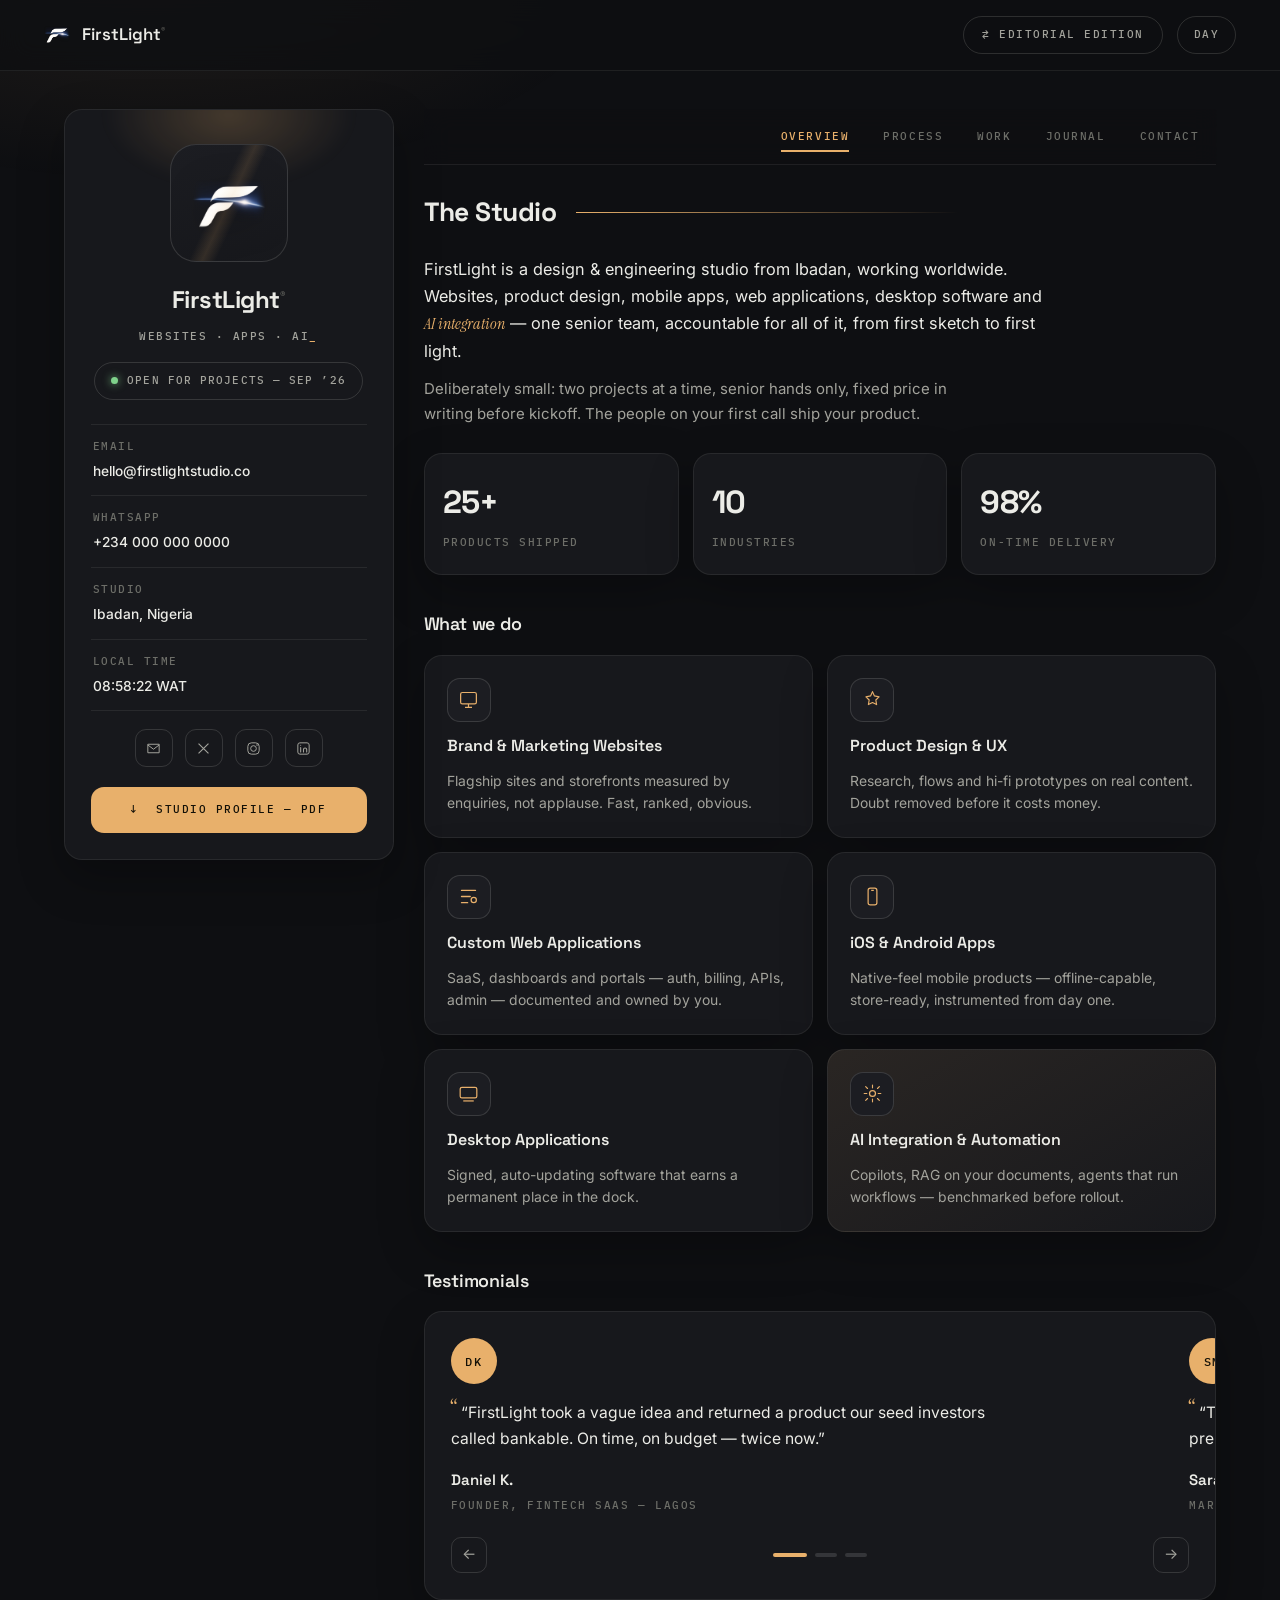
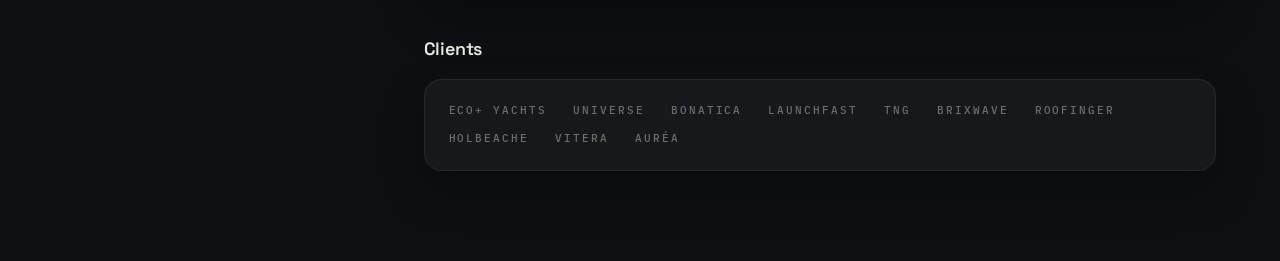
==== board.html @ 86abffaa "FirstLight Digital Studio — launch site (Editorial + Card editions) - index.html: Editorial edition " ====
<!DOCTYPE html>
<html lang="en" data-theme="night">
<head>
<meta charset="UTF-8">
<meta name="viewport" content="width=device-width, initial-scale=1.0">
<title>FirstLight® — Studio Card | Tabbed Edition</title>
<meta name="description" content="FirstLight Digital Studio — tabbed studio card. Overview, process, work, journal and contact in one dark, app-like board.">
<link rel="icon" type="image/png" href="assets/favicon.png">
<link rel="preconnect" href="https://fonts.googleapis.com">
<link rel="preconnect" href="https://fonts.gstatic.com" crossorigin>
<link href="https://fonts.googleapis.com/css2?family=Space+Grotesk:wght@500;600;700&family=Inter:wght@400;500;600&family=IBM+Plex+Mono:wght@400;500&family=Instrument+Serif:ital@1&display=swap" rel="stylesheet">
<link rel="stylesheet" href="board.css">
</head>
<body>

<!-- ================= TOP BAR ================= -->
<header class="topbar">
  <a class="tb-brand" href="board.html" aria-label="FirstLight studio card">
    <img src="assets/mark.png" alt="" class="tb-mark theme-img">
    <span>FirstLight<sup>®</sup></span>
  </a>
  <nav class="tb-right mono">
    <a class="tb-switch" href="index.html" title="Switch to the editorial scroll site">⇄ EDITORIAL EDITION</a>
    <button class="tb-theme" id="themeBtn" aria-label="Toggle day and night theme">DAY</button>
  </nav>
</header>

<main class="board" id="top">

  <!-- ================= SIDEBAR ================= -->
  <aside class="side card">
    <div class="side-glow" aria-hidden="true"></div>
    <div class="avatar">
      <img src="assets/mark.png" alt="FirstLight mark" class="theme-img">
    </div>
    <h1 class="side-name">FirstLight<sup>®</sup></h1>
    <p class="side-role mono"><span id="roleRot">Digital Studio</span></p>
    <span class="side-badge mono"><i></i>OPEN FOR PROJECTS — SEP ’26</span>

    <ul class="side-info">
      <li class="mono"><span>EMAIL</span><a href="mailto:hello@firstlightstudio.co">hello@firstlightstudio.co</a></li>
      <li class="mono"><span>WHATSAPP</span><a href="https://wa.me/2340000000000" target="_blank" rel="noopener">+234 000 000 0000</a></li>
      <li class="mono"><span>STUDIO</span><b>Ibadan, Nigeria</b></li>
      <li class="mono"><span>LOCAL TIME</span><b id="sideClock">--:--:-- WAT</b></li>
    </ul>

    <div class="side-socials" aria-label="Social links">
      <a href="mailto:hello@firstlightstudio.co" aria-label="Email" title="Email"><svg viewBox="0 0 24 24"><path d="M4 6h16v12H4z" fill="none" stroke="currentColor" stroke-width="1.4"/><path d="M4 7l8 6 8-6" fill="none" stroke="currentColor" stroke-width="1.4"/></svg></a>
      <a href="#" aria-label="X / Twitter" title="X / Twitter"><svg viewBox="0 0 24 24"><path d="M5 5l14 14M19 5L5 19" stroke="currentColor" stroke-width="1.6" fill="none"/></svg></a>
      <a href="#" aria-label="Instagram" title="Instagram"><svg viewBox="0 0 24 24"><rect x="4" y="4" width="16" height="16" rx="5" fill="none" stroke="currentColor" stroke-width="1.4"/><circle cx="12" cy="12" r="4" fill="none" stroke="currentColor" stroke-width="1.4"/><circle cx="17" cy="7" r="1.1" fill="currentColor"/></svg></a>
      <a href="#" aria-label="LinkedIn" title="LinkedIn"><svg viewBox="0 0 24 24"><rect x="4" y="4" width="16" height="16" rx="3" fill="none" stroke="currentColor" stroke-width="1.4"/><path d="M8 10.5V17M8 7.4v.1M12 17v-3.6c0-1.2 1-2.2 2.2-2.2S16.5 12.2 16.5 13.4V17" stroke="currentColor" stroke-width="1.5" fill="none" stroke-linecap="round"/></svg></a>
    </div>

    <a class="side-cv mono" href="assets/firstlight-profile.pdf" download>
      ↓&nbsp;&nbsp;STUDIO PROFILE — PDF
    </a>
  </aside>

  <!-- ================= PANELS ================= -->
  <div class="panel-wrap">
    <nav class="tabs mono" aria-label="Studio card tabs">
      <button class="tab on" data-tab="overview" aria-pressed="true">Overview</button>
      <button class="tab" data-tab="process" aria-pressed="false">Process</button>
      <button class="tab" data-tab="work" aria-pressed="false">Work</button>
      <button class="tab" data-tab="journal" aria-pressed="false">Journal</button>
      <button class="tab" data-tab="contact" aria-pressed="false">Contact</button>
    </nav>

    <!-- ============ OVERVIEW ============ -->
    <section class="panel on" id="p-overview">
      <div class="panel-head">
        <h2>The Studio</h2><span class="ph-rule"></span>
      </div>
      <p class="lead-txt">FirstLight is a design &amp; engineering studio from Ibadan, working worldwide.
        Websites, product design, mobile apps, web applications, desktop software and
        <em class="serif">AI integration</em> — one senior team, accountable for all of it,
        from first sketch to first light.</p>
      <p class="sub-txt">Deliberately small: two projects at a time, senior hands only, fixed price in writing
        before kickoff. The people on your first call ship your product.</p>

      <div class="stats">
        <div class="stat card"><strong><span class="count" data-count="25">0</span>+</strong><span class="mono">PRODUCTS SHIPPED</span></div>
        <div class="stat card"><strong><span class="count" data-count="10">0</span></strong><span class="mono">INDUSTRIES</span></div>
        <div class="stat card"><strong><span class="count" data-count="98">0</span>%</strong><span class="mono">ON-TIME DELIVERY</span></div>
      </div>

      <h3 class="h3">What we do</h3>
      <div class="svc-grid">
        <div class="svc card">
          <span class="svc-ico"><svg viewBox="0 0 24 24"><rect x="3" y="4" width="18" height="13" rx="2" fill="none" stroke="currentColor" stroke-width="1.4"/><path d="M8 21h8M12 17v4" stroke="currentColor" stroke-width="1.4" fill="none"/></svg></span>
          <h4>Brand &amp; Marketing Websites</h4>
          <p>Flagship sites and storefronts measured by enquiries, not applause. Fast, ranked, obvious.</p>
        </div>
        <div class="svc card">
          <span class="svc-ico"><svg viewBox="0 0 24 24"><path d="M12 3l2.2 4.9L19.5 9l-3.7 3.6.9 5.2L12 15.4 7.3 17.8l.9-5.2L4.5 9l5.3-1.1z" fill="none" stroke="currentColor" stroke-width="1.3" stroke-linejoin="round"/></svg></span>
          <h4>Product Design &amp; UX</h4>
          <p>Research, flows and hi-fi prototypes on real content. Doubt removed before it costs money.</p>
        </div>
        <div class="svc card">
          <span class="svc-ico"><svg viewBox="0 0 24 24"><path d="M4 5h16M4 12h10M4 19h7" stroke="currentColor" stroke-width="1.5" fill="none" stroke-linecap="round"/><circle cx="18" cy="16" r="3" fill="none" stroke="currentColor" stroke-width="1.4"/></svg></span>
          <h4>Custom Web Applications</h4>
          <p>SaaS, dashboards and portals — auth, billing, APIs, admin — documented and owned by you.</p>
        </div>
        <div class="svc card">
          <span class="svc-ico"><svg viewBox="0 0 24 24"><rect x="7" y="2.5" width="10" height="19" rx="2.5" fill="none" stroke="currentColor" stroke-width="1.4"/><path d="M10.5 5h3" stroke="currentColor" stroke-width="1.4"/></svg></span>
          <h4>iOS &amp; Android Apps</h4>
          <p>Native-feel mobile products — offline-capable, store-ready, instrumented from day one.</p>
        </div>
        <div class="svc card">
          <span class="svc-ico"><svg viewBox="0 0 24 24"><rect x="2.5" y="5" width="19" height="12" rx="2" fill="none" stroke="currentColor" stroke-width="1.4"/><path d="M6 20.5h12" stroke="currentColor" stroke-width="1.4"/></svg></span>
          <h4>Desktop Applications</h4>
          <p>Signed, auto-updating software that earns a permanent place in the dock.</p>
        </div>
        <div class="svc card svc-ai">
          <span class="svc-ico"><svg viewBox="0 0 24 24"><path d="M12 2.5v3M12 18.5v3M4.2 4.2l2.1 2.1M17.7 17.7l2.1 2.1M2.5 12h3M18.5 12h3M4.2 19.8l2.1-2.1M17.7 6.3l2.1-2.1" stroke="currentColor" stroke-width="1.3" fill="none" stroke-linecap="round"/><circle cx="12" cy="12" r="3.4" fill="none" stroke="currentColor" stroke-width="1.4"/></svg></span>
          <h4>AI Integration &amp; Automation</h4>
          <p>Copilots, RAG on your documents, agents that run workflows — benchmarked before rollout.</p>
        </div>
      </div>

      <h3 class="h3">Testimonials</h3>
      <div class="tst card">
        <div class="tst-track" id="tstTrack">
          <figure class="tst-slide">
            <span class="tst-ava mono">DK</span>
            <blockquote>“FirstLight took a vague idea and returned a product our seed investors called bankable. On time, on budget — twice now.”</blockquote>
            <figcaption><strong>Daniel K.</strong><span class="mono">FOUNDER, FINTECH SAAS — LAGOS</span></figcaption>
          </figure>
          <figure class="tst-slide">
            <span class="tst-ava mono">SM</span>
            <blockquote>“The new site tripled qualified enquiries in a quarter. It doesn’t just look premium — it sells.”</blockquote>
            <figcaption><strong>Sarah M.</strong><span class="mono">MARKETING DIRECTOR, HOSPITALITY — LONDON</span></figcaption>
          </figure>
          <figure class="tst-slide">
            <span class="tst-ava mono">TA</span>
            <blockquote>“Decisions in hours, not weeks. The first agency we’ve rehired, and the only one we recommend without caveats.”</blockquote>
            <figcaption><strong>Tobi A.</strong><span class="mono">COO, LOGISTICS PLATFORM — NAIROBI</span></figcaption>
          </figure>
        </div>
        <div class="tst-nav">
          <button class="tst-arrow" id="tstPrev" aria-label="Previous testimonial">←</button>
          <div class="tst-dots" id="tstDots" role="tablist" aria-label="Choose testimonial"></div>
          <button class="tst-arrow" id="tstNext" aria-label="Next testimonial">→</button>
        </div>
      </div>

      <h3 class="h3">Clients</h3>
      <div class="clients card mono">
        <span>ECO+ YACHTS</span><span>UNIVERSE</span><span>BONATICA</span><span>LAUNCHFAST</span><span>TNG</span><span>BRIXWAVE</span><span>ROOFINGER</span><span>HOLBEACHE</span><span>VITERA</span><span>AURÉA</span>
      </div>
    </section>

    <!-- ============ PROCESS ============ -->
    <section class="panel" id="p-process">
      <div class="panel-head">
        <h2>Process</h2><span class="ph-rule"></span>
      </div>
      <div class="proc-grid">
        <div>
          <h3 class="h3">The path to launch</h3>
          <ol class="timeline">
            <li>
              <strong>Discover <span class="mono tl-time">WEEK 1</span></strong>
              <p>We interrogate the goal, not just the brief. You leave with a scoped proposal, fixed price and week-by-week timeline.</p>
            </li>
            <li>
              <strong>Design <span class="mono tl-time">WEEKS 1–3</span></strong>
              <p>Wireframes to high-fidelity UI on real content. You click through a prototype before a line of code is written.</p>
            </li>
            <li>
              <strong>Build <span class="mono tl-time">WEEKS 2–8</span></strong>
              <p>Clean documented code on a live staging link. Friday demos keep scope honest.</p>
            </li>
            <li>
              <strong>Launch <span class="mono tl-time">LAUNCH WEEK</span></strong>
              <p>Performance, accessibility, technical SEO and a choreographed deploy. We stay on the dashboards for 72 hours.</p>
            </li>
            <li>
              <strong>Support &amp; scale <span class="mono tl-time">ONGOING</span></strong>
              <p>30 days of included fixes, then retainers for iteration and growth.</p>
            </li>
          </ol>
        </div>
        <div>
          <h3 class="h3">Stack &amp; tools</h3>
          <div class="skills card">
            <span class="sk-label mono">DESIGN</span>
            <div class="sk-row"><span>Figma</span><span>Design systems</span><span>Protopie</span><span>Motion</span></div>
            <span class="sk-label mono">FRONTEND</span>
            <div class="sk-row"><span>TypeScript</span><span>React</span><span>Next.js</span><span>GSAP</span></div>
            <span class="sk-label mono">MOBILE &amp; DESKTOP</span>
            <div class="sk-row"><span>React Native</span><span>Flutter</span><span>Tauri</span><span>Electron</span></div>
            <span class="sk-label mono">AI</span>
            <div class="sk-row"><span>OpenAI</span><span>Anthropic</span><span>Gemini</span><span>LangChain</span><span>pgvector</span></div>
            <span class="sk-label mono">BACKEND</span>
            <div class="sk-row"><span>Node</span><span>PostgreSQL</span><span>Edge functions</span><span>Docker</span></div>
          </div>
          <div class="ways card mono">
            <span>FRIDAY DEMOS</span><span>LIVE STAGING</span><span>SHARED BOARD</span><span>REPLIES &lt; 24H</span><span>FIXED QUOTE</span>
          </div>
        </div>
      </div>
    </section>

    <!-- ============ WORK ============ -->
    <section class="panel" id="p-work">
      <div class="panel-head">
        <h2>Work</h2><span class="ph-rule"></span>
      </div>
      <div class="filters mono" id="workFilters" role="tablist" aria-label="Filter projects">
        <button class="flt on" data-f="all" aria-pressed="true">All</button>
        <button class="flt" data-f="sites" aria-pressed="false">Sites</button>
        <button class="flt" data-f="apps" aria-pressed="false">Apps</button>
        <button class="flt" data-f="stores" aria-pressed="false">Stores</button>
        <button class="flt" data-f="studies" aria-pressed="false">Studies</button>
      </div>
      <div class="work-grid" id="workGrid"></div>
      <p class="work-note mono" data-reveal>FULL ARCHIVE WITH EVERY INNER PAGE LIVES IN THE <a href="index.html#work">EDITORIAL EDITION</a>.</p>
    </section>

    <!-- ============ JOURNAL ============ -->
    <section class="panel" id="p-journal">
      <div class="panel-head">
        <h2>Journal</h2><span class="ph-rule"></span>
      </div>
      <div class="jn-grid" id="jnGrid">
        <article class="jn card" data-jn="0" tabindex="0">
          <div class="jn-cover cov-1"><span>09</span></div>
          <div class="jn-body">
            <span class="mono jn-meta">AUG 2026 · UI/UX</span>
            <h3>The 9-Screen Rule</h3>
            <p>Every app we take on gets its nine hardest screens designed and pressure-tested first. Here’s why the ninth screen is where products are won.</p>
          </div>
        </article>
        <article class="jn card" data-jn="1" tabindex="0">
          <div class="jn-cover cov-2"><span>₦→$</span></div>
          <div class="jn-body">
            <span class="mono jn-meta">JUL 2026 · PRICING</span>
            <h3>Fixed price is a feature</h3>
            <p>Hourly billing rewards being slow. We price the outcome instead — and what that forces us to get right up front.</p>
          </div>
        </article>
        <article class="jn card" data-jn="2" tabindex="0">
          <div class="jn-cover cov-3"><span>AI</span></div>
          <div class="jn-body">
            <span class="mono jn-meta">JUL 2026 · AI</span>
            <h3>AI that earns its place</h3>
            <p>Our two-week pilot model: one measurable use-case, behind a feature flag, benchmarked. If the numbers don’t hold, we say so.</p>
          </div>
        </article>
        <article class="jn card" data-jn="3" tabindex="0">
          <div class="jn-cover cov-4"><span>Aa</span></div>
          <div class="jn-body">
            <span class="mono jn-meta">JUN 2026 · DESIGN</span>
            <h3>Design systems cost less than opinions</h3>
            <p>Every “quick change” without tokens is a negotiation. A small, honest system ends the debate and halves the build time.</p>
          </div>
        </article>
      </div>
    </section>

    <!-- ============ CONTACT ============ -->
    <section class="panel" id="p-contact">
      <div class="panel-head">
        <h2>Contact</h2><span class="ph-rule"></span>
      </div>
      <div class="map card">
        <iframe title="Map — Ibadan, Nigeria" src="https://www.openstreetmap.org/export/embed.html?bbox=3.75%2C7.28%2C4.15%2C7.48&amp;layer=mapnik&amp;marker=7.3775%2C3.947" loading="lazy" referrerpolicy="no-referrer"></iframe>
        <span class="map-pin mono">STUDIO — IBADAN · 7.3775°N, 3.9470°E</span>
      </div>
      <div class="ct-grid">
        <div class="ct-rows">
          <a class="ct-row mono" href="mailto:hello@firstlightstudio.co"><span>EMAIL</span><b>hello@firstlightstudio.co</b></a>
          <a class="ct-row mono" href="https://wa.me/2340000000000" target="_blank" rel="noopener"><span>WHATSAPP</span><b>+234 000 000 0000</b></a>
          <div class="ct-row mono"><span>RESPONSE</span><b>&lt; 24 HOURS, A SENIOR</b></div>
          <div class="ct-row mono"><span>STATUS</span><b><i class="dot"></i>BOOKING SEPTEMBER 2026</b></div>
        </div>
        <form class="brief" id="boardBrief" novalidate>
          <div class="bf">
            <input id="b-name" type="text" placeholder="Full name" required>
          </div>
          <div class="bf">
            <input id="b-email" type="email" placeholder="Email address" required>
          </div>
          <div class="bf">
            <textarea id="b-msg" rows="4" placeholder="What are you building?" required></textarea>
          </div>
          <button type="submit" class="send mono">SEND THE BRIEF&nbsp;&nbsp;↗</button>
          <p class="send-note mono" id="boardNote">OPENS YOUR MAIL APP, PRE-FILLED. NOTHING IS STORED.</p>
        </form>
      </div>
    </section>
  </div>
</main>

<!-- ================= MOBILE TAB BAR ================= -->
<nav class="mbar" aria-label="Tabs">
  <button class="mb on" data-tab="overview" aria-pressed="true" aria-label="Overview"><svg viewBox="0 0 24 24"><circle cx="12" cy="8" r="3.4" fill="none" stroke="currentColor" stroke-width="1.4"/><path d="M5 20c1.4-3.4 4-5 7-5s5.6 1.6 7 5" fill="none" stroke="currentColor" stroke-width="1.4"/></svg><span>Studio</span></button>
  <button class="mb" data-tab="process" aria-pressed="false" aria-label="Process"><svg viewBox="0 0 24 24"><path d="M6 4h12M6 4v4a6 6 0 0 0 2.4 4.8L12 16l3.6-3.2A6 6 0 0 0 18 8V4M6 20h12" fill="none" stroke="currentColor" stroke-width="1.4"/></svg><span>Process</span></button>
  <button class="mb" data-tab="work" aria-pressed="false" aria-label="Work"><svg viewBox="0 0 24 24"><rect x="3.5" y="3.5" width="7" height="7" rx="1.5" fill="none" stroke="currentColor" stroke-width="1.4"/><rect x="13.5" y="3.5" width="7" height="7" rx="1.5" fill="none" stroke="currentColor" stroke-width="1.4"/><rect x="3.5" y="13.5" width="7" height="7" rx="1.5" fill="none" stroke="currentColor" stroke-width="1.4"/><path d="M13.5 17h7M17 13.5v7" stroke="currentColor" stroke-width="1.4" fill="none"/></svg><span>Work</span></button>
  <button class="mb" data-tab="journal" aria-pressed="false" aria-label="Journal"><svg viewBox="0 0 24 24"><path d="M6 3.5h9.5L19 7v13.5H6z" fill="none" stroke="currentColor" stroke-width="1.4"/><path d="M9 10.5h6M9 14h6" stroke="currentColor" stroke-width="1.4"/></svg><span>Journal</span></button>
  <button class="mb" data-tab="contact" aria-pressed="false" aria-label="Contact"><svg viewBox="0 0 24 24"><path d="M4 6h16v12H4z" fill="none" stroke="currentColor" stroke-width="1.4"/><path d="M4 7l8 6 8-6" fill="none" stroke="currentColor" stroke-width="1.4"/></svg><span>Contact</span></button>
</nav>

<!-- ================= PROJECT MODAL ================= -->
<div class="modal" id="wModal" role="dialog" aria-modal="true" aria-hidden="true">
  <div class="modal-card">
    <button class="m-x" id="wmClose" aria-label="Close">✕</button>
    <div class="m-media"><img id="wmImg" src="" alt=""></div>
    <span class="m-kind mono" id="wmKind"></span>
    <h3 id="wmTitle"></h3>
    <p id="wmDesc"></p>
    <div class="m-tech mono" id="wmTech"></div>
    <button class="m-arrow m-prev" id="wmPrev" aria-label="Previous project">←</button>
    <button class="m-arrow m-next" id="wmNext" aria-label="Next project">→</button>
  </div>
</div>

<!-- ================= JOURNAL MODAL ================= -->
<div class="modal" id="jModal" role="dialog" aria-modal="true" aria-hidden="true">
  <div class="modal-card j">
    <button class="m-x" id="jmClose" aria-label="Close">✕</button>
    <span class="m-kind mono" id="jmMeta"></span>
    <h3 id="jmTitle"></h3>
    <div class="m-body" id="jmBody"></div>
    <button class="m-arrow m-prev" id="jmPrev" aria-label="Previous note">←</button>
    <button class="m-arrow m-next" id="jmNext" aria-label="Next note">→</button>
  </div>
</div>

<script src="board.js"></script>
</body>
</html>
---- board.css ----
/* ============================================================
   FIRSTLIGHT® — STUDIO CARD (tabbed edition)
   ============================================================ */
:root{
  --bg:#0e0f12;
  --card:#17181c;
  --card2:#1c1d22;
  --line:rgba(236,236,231,.08);
  --line2:rgba(236,236,231,.14);
  --fg:#ecece7;
  --mid:#a3a39c;
  --dim:#6d6e68;
  --amber:#e8b06b;
  --green:#7fd28b;
  --r:18px;
  --disp:"Space Grotesk","Inter Tight",system-ui,sans-serif;
  --body:"Inter",system-ui,sans-serif;
  --mono:"IBM Plex Mono",ui-monospace,monospace;
  --serif:"Instrument Serif",Georgia,serif;
  --ease:cubic-bezier(.16,1,.3,1);
}
[data-theme="day"]{
  --bg:#efeee9;
  --card:#faf9f5;
  --card2:#f3f2ed;
  --line:rgba(23,24,28,.09);
  --line2:rgba(23,24,28,.16);
  --fg:#17181c;
  --mid:#545550;
  --dim:#85867f;
}
*{margin:0;padding:0;box-sizing:border-box}
html{scroll-behavior:smooth}
body{
  font-family:var(--body);font-size:15px;line-height:1.65;
  background:var(--bg);color:var(--fg);
  transition:background .5s ease,color .5s ease;min-height:100vh;
}
body::before{
  content:"";position:fixed;inset:0;pointer-events:none;z-index:0;
  background:radial-gradient(700px 340px at 12% -6%,color-mix(in srgb,var(--amber) 9%,transparent),transparent 70%);
}
.mono{font-family:var(--mono);font-size:.68rem;font-weight:500;letter-spacing:.14em;text-transform:uppercase}
.serif{font-family:var(--serif);font-style:italic;color:var(--amber)}
a{color:inherit;text-decoration:none}
button{font:inherit;color:inherit;background:none;border:0;cursor:pointer}
img{display:block;max-width:100%}
::selection{background:var(--amber);color:#111}
:focus-visible{outline:1.5px solid var(--amber);outline-offset:3px;border-radius:4px}

.card{
  background:var(--card);border:1px solid var(--line);border-radius:var(--r);
  box-shadow:0 18px 46px rgba(0,0,0,.28);
  transition:background .5s ease,border-color .5s ease;
}
[data-theme="day"] .card{box-shadow:0 14px 34px rgba(60,52,30,.09)}

/* ================= TOP BAR ================= */
.topbar{
  position:sticky;top:0;z-index:50;display:flex;justify-content:space-between;align-items:center;
  padding:16px clamp(18px,3.4vw,44px);
  background:color-mix(in srgb,var(--bg) 82%,transparent);backdrop-filter:blur(14px);
  border-bottom:1px solid var(--line);
}
.tb-brand{display:flex;align-items:center;gap:12px;font-family:var(--disp);font-weight:600;font-size:1.05rem}
.tb-brand sup{font-size:.5em;color:var(--dim)}
.tb-mark{width:26px;height:26px;object-fit:contain}
.tb-right{display:flex;align-items:center;gap:14px}
.tb-switch{
  color:var(--mid);border:1px solid var(--line2);border-radius:100px;padding:9px 18px;
  transition:color .3s,border-color .3s;
}
.tb-switch:hover{color:var(--amber);border-color:var(--amber)}
.tb-theme{
  font-family:var(--mono);font-size:.68rem;letter-spacing:.14em;
  color:var(--mid);border:1px solid var(--line2);border-radius:100px;padding:9px 16px;
  transition:color .3s,border-color .3s;
}
.tb-theme:hover{color:var(--amber);border-color:var(--amber)}

/* ================= LAYOUT ================= */
.board{
  position:relative;z-index:1;
  display:grid;grid-template-columns:330px 1fr;gap:clamp(18px,2.4vw,30px);
  max-width:1240px;margin:0 auto;padding:clamp(20px,3vw,40px) clamp(18px,3.4vw,44px) 90px;
  align-items:start;
}

/* ================= SIDEBAR ================= */
.side{position:sticky;top:92px;padding:30px 26px 26px;text-align:center;overflow:hidden}
.side-glow{
  position:absolute;top:-70px;left:50%;transform:translateX(-50%);
  width:260px;height:150px;pointer-events:none;
  background:radial-gradient(ellipse at center,color-mix(in srgb,var(--amber) 22%,transparent),transparent 68%);
  filter:blur(6px);
}
.avatar{
  position:relative;width:118px;height:118px;margin:4px auto 18px;border-radius:26px;
  background:linear-gradient(160deg,var(--card2),var(--card));
  border:1px solid var(--line2);
  display:flex;align-items:center;justify-content:center;overflow:hidden;
}
.avatar::after{content:"";position:absolute;inset:0;background:linear-gradient(115deg,transparent 42%,color-mix(in srgb,var(--amber) 14%,transparent) 50%,transparent 58%)}
.avatar img{width:74px;filter:drop-shadow(0 6px 18px rgba(0,0,0,.3))}
.side-name{font-family:var(--disp);font-weight:700;font-size:1.5rem;letter-spacing:-.02em}
.side-name sup{font-size:.45em;color:var(--dim)}
.side-role{color:var(--mid);margin:8px 0 16px;min-height:1.2em}
.side-role::after{content:"_";color:var(--amber);animation:blink 1.1s steps(2) infinite}
@keyframes blink{50%{opacity:0}}
.side-badge{
  display:inline-flex;align-items:center;gap:9px;color:var(--mid);
  border:1px solid var(--line2);border-radius:100px;padding:9px 16px;letter-spacing:.1em;
}
.side-badge i{width:7px;height:7px;border-radius:50%;background:var(--green);box-shadow:0 0 9px rgba(127,210,139,.9);animation:pulse 2.2s infinite}
@keyframes pulse{50%{opacity:.45}}

.side-info{list-style:none;margin:24px 0 4px;text-align:left;border-top:1px solid var(--line)}
.side-info li{display:flex;flex-direction:column;gap:4px;padding:13px 2px;border-bottom:1px solid var(--line)}
.side-info span{color:var(--dim)}
.side-info a,.side-info b{font-family:var(--body);font-size:.86rem;font-weight:500;color:var(--fg);letter-spacing:0;text-transform:none;transition:color .3s}
.side-info a:hover{color:var(--amber)}

.side-socials{display:flex;justify-content:center;gap:12px;margin:18px 0 20px}
.side-socials a{
  width:38px;height:38px;border-radius:11px;border:1px solid var(--line2);
  display:flex;align-items:center;justify-content:center;color:var(--mid);
  transition:transform .35s var(--ease),color .3s,border-color .3s,box-shadow .35s;
}
.side-socials svg{width:17px;height:17px}
.side-socials a:hover{transform:translateY(-5px);color:var(--amber);border-color:var(--amber);box-shadow:0 12px 26px rgba(0,0,0,.3)}

.side-cv{
  display:flex;align-items:center;justify-content:center;gap:8px;width:100%;
  background:var(--amber);color:#131007;border-radius:13px;padding:14px;
  transition:transform .35s var(--ease),box-shadow .35s,filter .3s;
}
.side-cv:hover{transform:translateY(-4px);box-shadow:0 14px 30px color-mix(in srgb,var(--amber) 34%,transparent);filter:brightness(1.04)}

/* ================= PANELS / TABS ================= */
.panel-wrap{min-width:0}
.tabs{
  position:sticky;top:64px;z-index:40;
  display:flex;justify-content:flex-end;gap:4px;
  background:color-mix(in srgb,var(--bg) 86%,transparent);backdrop-filter:blur(12px);
  border-bottom:1px solid var(--line);margin-bottom:26px;padding:8px 2px;
}
.tab{
  font-family:var(--mono);font-size:.7rem;letter-spacing:.14em;text-transform:uppercase;
  color:var(--dim);padding:10px 15px;border-radius:10px;position:relative;
  transition:color .3s;
}
.tab::after{
  content:"";position:absolute;left:15px;right:15px;bottom:4px;height:1.5px;
  background:var(--amber);transform:scaleX(0);transform-origin:left;transition:transform .4s var(--ease);
}
.tab:hover{color:var(--fg)}
.tab.on{color:var(--amber)}
.tab.on::after{transform:scaleX(1)}

.panel{display:none;animation:panelin .5s var(--ease)}
.panel.on{display:block}
@keyframes panelin{from{opacity:0;transform:translateY(14px)}to{opacity:1;transform:none}}

.panel-head{display:flex;align-items:center;gap:20px;margin-bottom:22px}
.panel-head h2{font-family:var(--disp);font-weight:700;font-size:1.65rem;letter-spacing:-.02em}
.ph-rule{flex:1;height:1px;background:linear-gradient(90deg,var(--amber),transparent 60%)}
.lead-txt{font-size:1.02rem;max-width:62ch}
.sub-txt{color:var(--mid);margin-top:12px;max-width:62ch}
.h3{font-family:var(--disp);font-weight:600;font-size:1.12rem;letter-spacing:-.01em;margin:34px 0 16px}

/* stats */
.stats{display:grid;grid-template-columns:repeat(3,1fr);gap:14px;margin-top:26px}
.stat{padding:22px 18px;text-align:left;transition:transform .4s var(--ease),border-color .3s}
.stat:hover{transform:translateY(-5px);border-color:var(--line2)}
.stat strong{font-family:var(--disp);font-weight:700;font-size:2rem;letter-spacing:-.03em;display:block}
.stat .mono{color:var(--dim);display:block;margin-top:6px}

/* services */
.svc-grid{display:grid;grid-template-columns:1fr 1fr;gap:14px}
.svc{padding:22px;display:flex;flex-direction:column;gap:11px;transition:transform .4s var(--ease),border-color .3s,box-shadow .4s}
.svc:hover{transform:translateY(-6px);border-color:color-mix(in srgb,var(--amber) 45%,transparent);box-shadow:0 20px 42px rgba(0,0,0,.3)}
.svc-ico{
  width:44px;height:44px;border-radius:13px;background:var(--card2);border:1px solid var(--line2);
  display:flex;align-items:center;justify-content:center;color:var(--amber);
}
.svc-ico svg{width:21px;height:21px}
.svc h4{font-family:var(--disp);font-weight:600;font-size:1rem;transition:color .3s}
.svc:hover h4{color:var(--amber)}
.svc p{color:var(--mid);font-size:.87rem;line-height:1.6}
.svc-ai{background:linear-gradient(150deg,color-mix(in srgb,var(--amber) 9%,var(--card)),var(--card))}

/* testimonials */
.tst{overflow:hidden;padding:26px;position:relative}
.tst-track{display:flex;transition:transform .55s var(--ease)}
.tst-slide{flex:0 0 100%;padding-right:8px}
.tst-ava{
  width:46px;height:46px;border-radius:50%;background:var(--amber);color:#131007;
  display:flex;align-items:center;justify-content:center;font-size:.72rem;margin-bottom:16px;
}
.tst-slide blockquote{font-size:.98rem;line-height:1.65;max-width:56ch}
.tst-slide blockquote::before{content:"“";font-family:var(--serif);color:var(--amber);font-size:1.5em;line-height:0;margin-right:2px}
.tst-slide figcaption{margin-top:16px;display:flex;flex-direction:column;gap:4px}
.tst-slide figcaption strong{font-family:var(--disp);font-weight:600}
.tst-slide figcaption .mono{color:var(--dim)}
.tst-nav{display:flex;align-items:center;justify-content:space-between;margin-top:22px}
.tst-arrow{
  width:36px;height:36px;border-radius:10px;border:1px solid var(--line2);color:var(--mid);
  transition:color .3s,border-color .3s,transform .3s var(--ease);
}
.tst-arrow:hover{color:var(--amber);border-color:var(--amber);transform:translateY(-3px)}
.tst-dots{display:flex;gap:8px}
.tst-dots button{width:22px;height:4px;border-radius:2px;background:var(--line2);transition:background .3s,width .3s var(--ease)}
.tst-dots button.on{background:var(--amber);width:34px}

/* clients */
.clients{display:flex;flex-wrap:wrap;gap:10px 26px;padding:22px 24px;color:var(--dim);letter-spacing:.18em}
.clients span{transition:color .3s;cursor:default}
.clients span:hover{color:var(--amber)}

/* ================= PROCESS ================= */
.proc-grid{display:grid;grid-template-columns:1.15fr .85fr;gap:clamp(22px,3vw,44px);align-items:start}
.timeline{list-style:none;position:relative;padding-left:26px}
.timeline::before{content:"";position:absolute;left:7px;top:8px;bottom:8px;width:1.5px;background:linear-gradient(var(--amber),var(--line2))}
.timeline li{position:relative;padding:0 0 26px 14px}
.timeline li::before{
  content:"";position:absolute;left:-25px;top:6px;width:10px;height:10px;border-radius:50%;
  background:var(--bg);border:2px solid var(--amber);box-shadow:0 0 0 4px color-mix(in srgb,var(--amber) 14%,transparent);
}
.timeline strong{font-family:var(--disp);font-weight:600;font-size:1.02rem;display:flex;align-items:baseline;gap:14px;flex-wrap:wrap}
.tl-time{color:var(--amber)}
.timeline p{color:var(--mid);font-size:.88rem;margin-top:6px;max-width:52ch}
.skills{padding:22px 20px}
.sk-label{color:var(--amber);display:block;margin:16px 0 10px;letter-spacing:.2em}
.sk-label:first-child{margin-top:0}
.sk-row{display:flex;flex-wrap:wrap;gap:9px}
.sk-row span{
  font-family:var(--mono);font-size:.66rem;letter-spacing:.1em;color:var(--mid);
  background:var(--card2);border:1px solid var(--line2);border-radius:9px;padding:8px 13px;
  transition:color .3s,border-color .3s,transform .3s var(--ease);
}
.sk-row span:hover{color:var(--amber);border-color:var(--amber);transform:translateY(-3px)}
.ways{display:flex;flex-wrap:wrap;gap:10px 22px;padding:16px 20px;margin-top:14px;color:var(--dim)}

/* ================= WORK ================= */
.filters{display:flex;flex-wrap:wrap;gap:9px;margin-bottom:22px}
.flt{
  font-family:var(--mono);font-size:.68rem;letter-spacing:.14em;color:var(--dim);
  border:1px solid var(--line2);border-radius:100px;padding:9px 18px;
  transition:all .3s;
}
.flt:hover{color:var(--fg);border-color:var(--fg)}
.flt.on{background:var(--amber);border-color:var(--amber);color:#131007}
.work-grid{display:grid;grid-template-columns:repeat(3,1fr);gap:16px}
.wcard{
  position:relative;border-radius:var(--r);overflow:hidden;background:var(--card);border:1px solid var(--line);
  cursor:pointer;transition:transform .35s ease,box-shadow .35s ease,border-color .3s,opacity .4s;
  animation:panelin .45s var(--ease);
}
.wcard:hover{transform:translateY(-6px);box-shadow:0 14px 32px rgba(0,0,0,.38);border-color:var(--line2)}
.wcard-media{aspect-ratio:4/3.4;overflow:hidden;background:var(--card2)}
.wcard-media img{width:100%;height:100%;object-fit:cover;object-position:top;transition:transform .7s var(--ease)}
.wcard:hover .wcard-media img{transform:scale(1.05)}
.wcard-view{
  position:absolute;inset:0 0 auto 0;height:calc(100% - 66px);display:flex;align-items:center;justify-content:center;
  background:color-mix(in srgb,#0b0c0e 34%,transparent);opacity:0;transition:opacity .35s ease;
}
.wcard-view span{
  font-family:var(--mono);font-size:.66rem;letter-spacing:.16em;color:#fff;
  border:1px solid rgba(255,255,255,.5);border-radius:100px;padding:9px 18px;backdrop-filter:blur(4px);
}
.wcard:hover .wcard-view{opacity:1}
.wcard-info{padding:15px 17px 16px;height:66px;display:flex;flex-direction:column;gap:3px}
.wcard-info h4{font-family:var(--disp);font-weight:600;font-size:.95rem;transition:color .3s}
.wcard:hover .wcard-info h4{color:var(--amber)}
.wcard-info span{color:var(--dim);font-size:.74rem}
.wcard:active{transform:scale(.98)}
.wcard.hide{display:none}
.work-note{margin-top:26px;color:var(--dim)}
.work-note a{color:var(--amber);border-bottom:1px solid currentColor}

/* ================= JOURNAL ================= */
.jn-grid{display:grid;grid-template-columns:1fr 1fr;gap:16px}
.jn{overflow:hidden;cursor:pointer;transition:transform .35s ease,box-shadow .35s,border-color .3s}
.jn:hover{transform:translateY(-6px);box-shadow:0 14px 32px rgba(0,0,0,.34);border-color:var(--line2)}
.jn:active{transform:scale(.98)}
.jn-cover{
  aspect-ratio:21/9;display:flex;align-items:center;justify-content:center;
  border-bottom:1px solid var(--line);position:relative;overflow:hidden;
}
.jn-cover span{
  font-family:var(--disp);font-weight:700;font-size:clamp(2.2rem,4vw,3.2rem);letter-spacing:-.03em;
  color:rgba(255,255,255,.92);text-shadow:0 4px 30px rgba(0,0,0,.4);transition:transform .6s var(--ease);
  font-style:italic;
}
.jn:hover .jn-cover span{transform:scale(1.08)}
.cov-1{background:linear-gradient(130deg,#233043,#10151d 60%,#1d2b3c)}
.cov-2{background:linear-gradient(130deg,#3c2f1b,#191209 60%,#332715)}
.cov-3{background:linear-gradient(130deg,#35203f,#150e1c 60%,#2b1833)}
.cov-4{background:linear-gradient(130deg,#20392f,#0d1813 60%,#1c3229)}
.cov-1 span{font-family:var(--serif)}
.cov-4 span{font-family:var(--serif);color:var(--amber)}
.jn-body{padding:18px 20px 20px}
.jn-meta{color:var(--amber);display:block;margin-bottom:8px}
.jn-body h3{font-family:var(--disp);font-weight:600;font-size:1.05rem;margin-bottom:8px;transition:color .3s}
.jn:hover .jn-body h3{color:var(--amber)}
.jn-body p{color:var(--mid);font-size:.86rem;line-height:1.6}

/* ================= CONTACT ================= */
.map{overflow:hidden;position:relative;margin-bottom:18px}
.map iframe{width:100%;height:280px;border:0;display:block;filter:saturate(.82) contrast(1.03)}
[data-theme="night"] .map iframe{filter:invert(.9) hue-rotate(180deg) saturate(.7) brightness(.9)}
.map-pin{
  position:absolute;left:14px;bottom:14px;background:var(--card);border:1px solid var(--line2);
  color:var(--mid);border-radius:10px;padding:9px 14px;pointer-events:none;
}
.ct-grid{display:grid;grid-template-columns:.9fr 1.1fr;gap:18px;align-items:start}
.ct-rows{display:flex;flex-direction:column;gap:12px}
.ct-row{
  display:flex;flex-direction:column;gap:5px;padding:16px 18px;background:var(--card);
  border:1px solid var(--line);border-radius:14px;transition:border-color .3s,transform .35s var(--ease);
}
a.ct-row:hover{border-color:var(--amber);transform:translateY(-4px)}
.ct-row span{color:var(--dim)}
.ct-row b{font-family:var(--body);font-size:.9rem;font-weight:500;letter-spacing:0;text-transform:none;display:flex;align-items:center;gap:10px}
.dot{width:8px;height:8px;border-radius:50%;background:var(--green);box-shadow:0 0 9px rgba(127,210,139,.9);animation:pulse 2.2s infinite}
.brief{display:flex;flex-direction:column;gap:12px}
.bf input,.bf textarea{
  width:100%;font-family:var(--body);font-size:.92rem;color:var(--fg);
  background:var(--card);border:1px solid var(--line);border-radius:14px;padding:15px 17px;
  outline:none;transition:border-color .3s,background .3s;resize:vertical;
}
.bf input::placeholder,.bf textarea::placeholder{color:var(--dim)}
.bf input:focus,.bf textarea:focus{border-color:var(--amber)}
.bf input.err,.bf textarea.err{border-color:#d06a5a}
.send{
  align-self:flex-start;display:inline-flex;align-items:center;gap:8px;
  background:var(--amber);color:#131007;border-radius:13px;padding:14px 26px;
  transition:transform .35s var(--ease),box-shadow .35s;
}
.send:hover{transform:translateY(-4px);box-shadow:0 14px 30px color-mix(in srgb,var(--amber) 34%,transparent)}
.send:active{transform:scale(.97)}
.send-note{color:var(--dim);line-height:1.8}
.send-note.ok{color:var(--green)}

/* ================= MODALS ================= */
.modal{
  position:fixed;inset:0;z-index:200;display:flex;align-items:center;justify-content:center;
  background:rgba(5,6,8,.72);backdrop-filter:blur(10px);padding:20px;
  opacity:0;pointer-events:none;transition:opacity .35s ease;
}
.modal.open{opacity:1;pointer-events:auto}
.modal-card{
  position:relative;width:min(560px,94vw);max-height:88vh;overflow:auto;
  background:var(--card);border:1px solid var(--line2);border-radius:22px;
  padding:0 26px 26px;transform:translateY(20px) scale(.97);transition:transform .45s var(--ease);
  box-shadow:0 30px 80px rgba(0,0,0,.5);
}
.modal.open .modal-card{transform:none}
.modal-card::-webkit-scrollbar{width:5px}
.modal-card::-webkit-scrollbar-thumb{background:var(--line2);border-radius:3px}
.m-media{
  margin:18px -26px 20px;aspect-ratio:16/9.4;overflow:hidden;background:var(--card2);
  border-bottom:1px solid var(--line);
}
.m-media img{width:100%;height:100%;object-fit:cover;object-position:top}
.m-kind{color:var(--amber);display:block;margin-bottom:8px}
.modal-card h3{font-family:var(--disp);font-weight:700;font-size:1.35rem;letter-spacing:-.02em;margin-bottom:10px}
.modal-card>p{color:var(--mid);font-size:.92rem;line-height:1.7}
.m-tech{display:flex;flex-wrap:wrap;gap:8px;margin-top:18px}
.m-tech span{
  border:1px solid var(--line2);color:var(--mid);border-radius:8px;padding:6px 11px;font-size:.62rem;
}
.m-x{
  position:absolute;top:14px;right:14px;z-index:3;width:36px;height:36px;border-radius:11px;
  background:rgba(10,11,13,.55);border:1px solid var(--line2);color:#ecece7;
  transition:color .3s,border-color .3s,transform .3s;backdrop-filter:blur(6px);
}
.m-x:hover{color:var(--amber);border-color:var(--amber);transform:rotate(90deg)}
.m-arrow{
  position:absolute;top:42%;z-index:3;width:40px;height:40px;border-radius:50%;
  background:rgba(10,11,13,.55);border:1px solid var(--line2);color:#ecece7;
  transition:color .3s,border-color .3s;backdrop-filter:blur(6px);
}
.m-arrow:hover{color:var(--amber);border-color:var(--amber)}
.m-prev{left:-6px;transform:translateX(-50%)}
.m-next{right:-6px;transform:translateX(50%)}
.m-body{color:var(--mid);font-size:.92rem;line-height:1.75;margin-top:6px}
.m-body p+p{margin-top:12px}
.m-body strong{color:var(--fg)}
@media (max-width:640px){
  .m-prev{left:6px;transform:none}
  .m-next{right:6px;transform:none}
}

/* ================= MOBILE BAR ================= */
.mbar{
  position:fixed;left:12px;right:12px;bottom:12px;z-index:100;display:none;
  background:color-mix(in srgb,var(--card) 92%,transparent);backdrop-filter:blur(16px);
  border:1px solid var(--line2);border-radius:20px;padding:8px;
  box-shadow:0 16px 40px rgba(0,0,0,.4);
}
.mbar .mb{
  flex:1;display:flex;flex-direction:column;align-items:center;gap:4px;
  color:var(--dim);padding:9px 2px;border-radius:14px;transition:color .3s,background .3s;
}
.mbar svg{width:20px;height:20px}
.mbar .mb span{font-family:var(--mono);font-size:.55rem;letter-spacing:.1em;text-transform:uppercase}
.mbar .mb.on{color:var(--amber);background:color-mix(in srgb,var(--amber) 10%,transparent)}

/* ================= RESPONSIVE ================= */
@media (max-width:1020px){
  .board{grid-template-columns:1fr;padding-bottom:120px}
  .side{position:relative;top:0}
  .tabs{display:none}
  .mbar{display:flex}
  .work-grid{grid-template-columns:1fr 1fr}
}
@media (max-width:640px){
  .tb-switch{font-size:.58rem;padding:8px 11px;letter-spacing:.08em;white-space:nowrap}
  .tb-mark{width:21px;height:21px}
  .tb-brand{font-size:.95rem;gap:9px}
  .svc-grid,.jn-grid,.ct-grid,.proc-grid{grid-template-columns:1fr}
  .stats{grid-template-columns:1fr 1fr;gap:10px}
  .stat:last-child{grid-column:1/-1}
  .work-grid{grid-template-columns:1fr}
  .panel-head h2{font-size:1.4rem}
}
@media (prefers-reduced-motion:reduce){*{animation:none!important;transition-duration:.01s!important}}
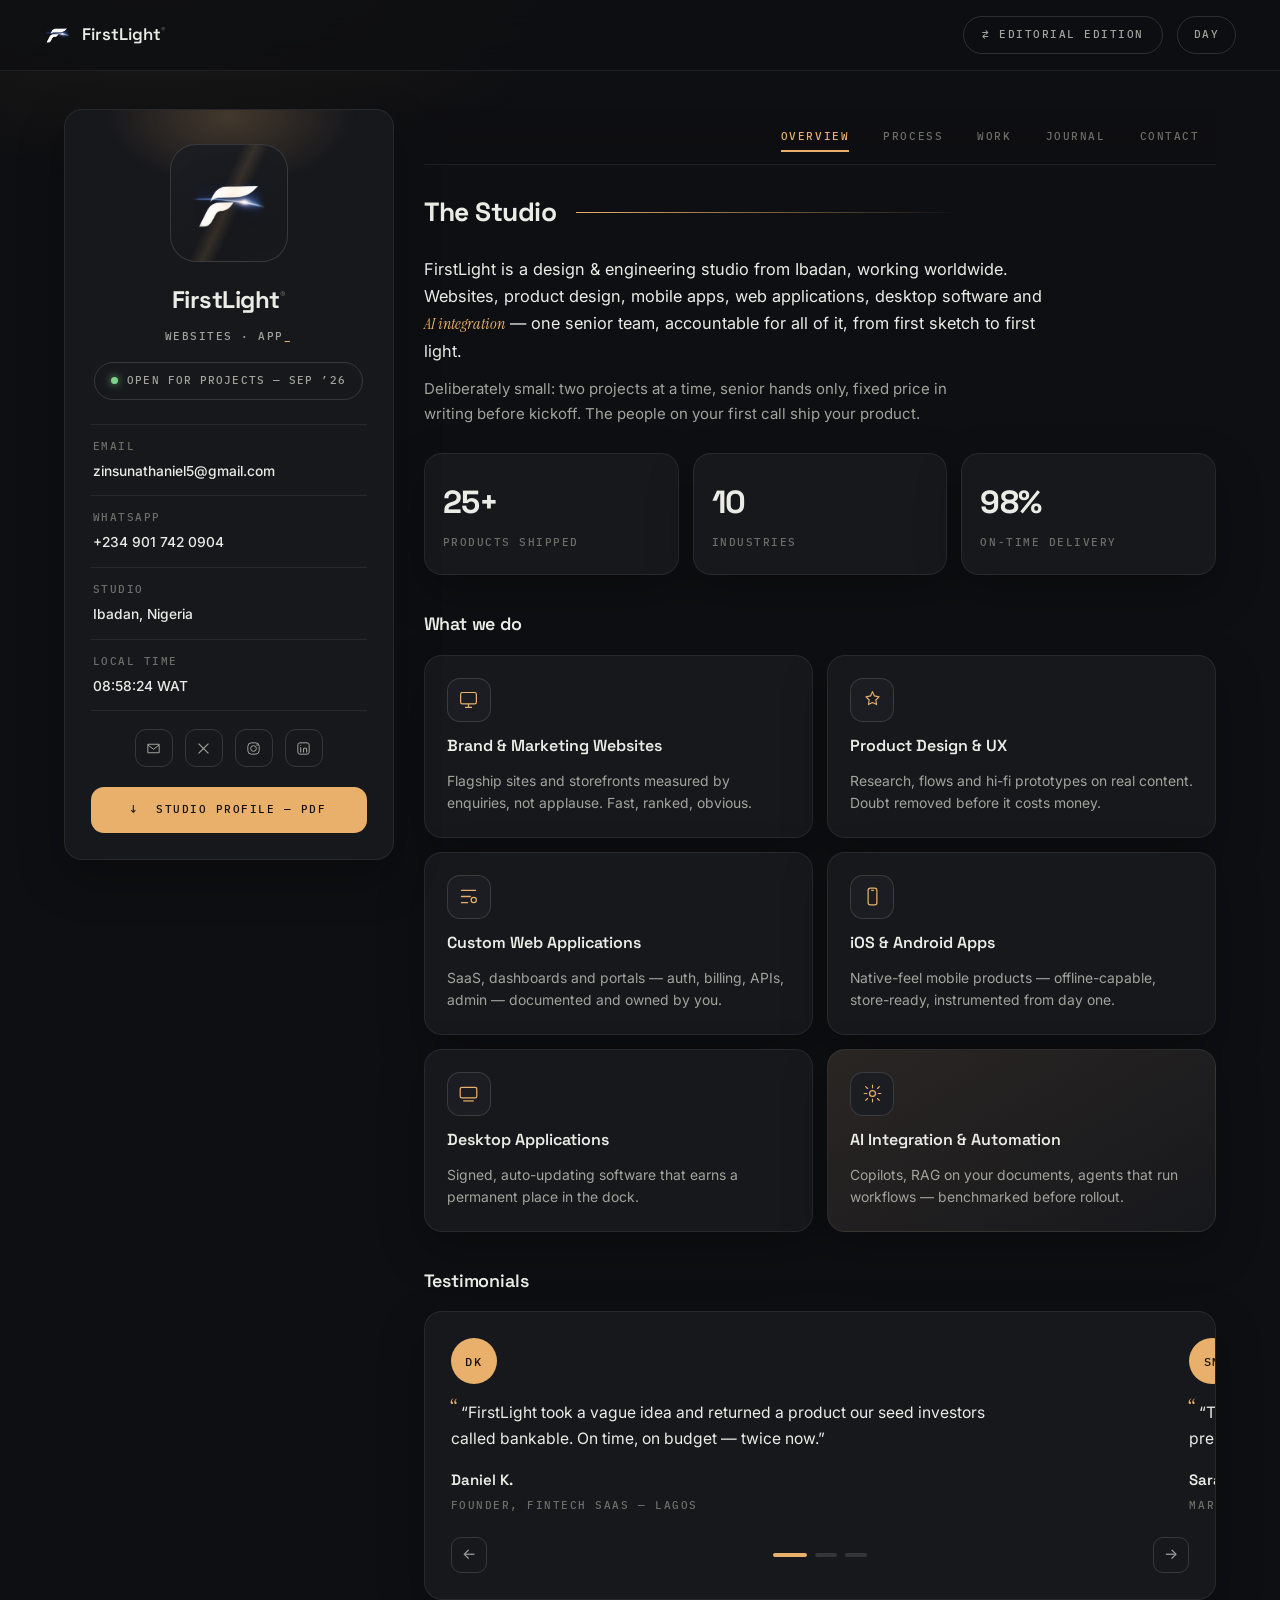
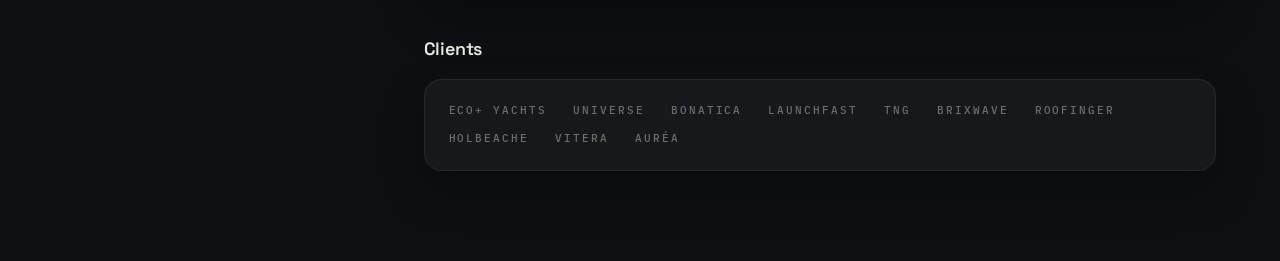
==== commit db07abe0: "v7: live contact details + detailed 4-tier pricing - Email/WhatsApp/socials now real across both edi" ====
--- a/board.html
+++ b/board.html
@@ -38,17 +38,17 @@
     <span class="side-badge mono"><i></i>OPEN FOR PROJECTS — SEP ’26</span>
 
     <ul class="side-info">
-      <li class="mono"><span>EMAIL</span><a href="mailto:hello@firstlightstudio.co">hello@firstlightstudio.co</a></li>
-      <li class="mono"><span>WHATSAPP</span><a href="https://wa.me/2340000000000" target="_blank" rel="noopener">+234 000 000 0000</a></li>
+      <li class="mono"><span>EMAIL</span><a href="mailto:zinsunathaniel5@gmail.com">zinsunathaniel5@gmail.com</a></li>
+      <li class="mono"><span>WHATSAPP</span><a href="https://wa.me/2349017420904" target="_blank" rel="noopener">+234 901 742 0904</a></li>
       <li class="mono"><span>STUDIO</span><b>Ibadan, Nigeria</b></li>
       <li class="mono"><span>LOCAL TIME</span><b id="sideClock">--:--:-- WAT</b></li>
     </ul>
 
     <div class="side-socials" aria-label="Social links">
-      <a href="mailto:hello@firstlightstudio.co" aria-label="Email" title="Email"><svg viewBox="0 0 24 24"><path d="M4 6h16v12H4z" fill="none" stroke="currentColor" stroke-width="1.4"/><path d="M4 7l8 6 8-6" fill="none" stroke="currentColor" stroke-width="1.4"/></svg></a>
-      <a href="#" aria-label="X / Twitter" title="X / Twitter"><svg viewBox="0 0 24 24"><path d="M5 5l14 14M19 5L5 19" stroke="currentColor" stroke-width="1.6" fill="none"/></svg></a>
-      <a href="#" aria-label="Instagram" title="Instagram"><svg viewBox="0 0 24 24"><rect x="4" y="4" width="16" height="16" rx="5" fill="none" stroke="currentColor" stroke-width="1.4"/><circle cx="12" cy="12" r="4" fill="none" stroke="currentColor" stroke-width="1.4"/><circle cx="17" cy="7" r="1.1" fill="currentColor"/></svg></a>
-      <a href="#" aria-label="LinkedIn" title="LinkedIn"><svg viewBox="0 0 24 24"><rect x="4" y="4" width="16" height="16" rx="3" fill="none" stroke="currentColor" stroke-width="1.4"/><path d="M8 10.5V17M8 7.4v.1M12 17v-3.6c0-1.2 1-2.2 2.2-2.2S16.5 12.2 16.5 13.4V17" stroke="currentColor" stroke-width="1.5" fill="none" stroke-linecap="round"/></svg></a>
+      <a href="mailto:zinsunathaniel5@gmail.com" aria-label="Email" title="Email"><svg viewBox="0 0 24 24"><path d="M4 6h16v12H4z" fill="none" stroke="currentColor" stroke-width="1.4"/><path d="M4 7l8 6 8-6" fill="none" stroke="currentColor" stroke-width="1.4"/></svg></a>
+      <a href="https://x.com/Dynamic_3dp" target="_blank" rel="noopener" aria-label="X / Twitter" title="X / Twitter"><svg viewBox="0 0 24 24"><path d="M5 5l14 14M19 5L5 19" stroke="currentColor" stroke-width="1.6" fill="none"/></svg></a>
+      <a href="https://www.instagram.com/cyber.stencil" target="_blank" rel="noopener" aria-label="Instagram" title="Instagram"><svg viewBox="0 0 24 24"><rect x="4" y="4" width="16" height="16" rx="5" fill="none" stroke="currentColor" stroke-width="1.4"/><circle cx="12" cy="12" r="4" fill="none" stroke="currentColor" stroke-width="1.4"/><circle cx="17" cy="7" r="1.1" fill="currentColor"/></svg></a>
+      <a href="https://www.linkedin.com/in/nathaniel-zinsu-9b7ab4424" target="_blank" rel="noopener" aria-label="LinkedIn" title="LinkedIn"><svg viewBox="0 0 24 24"><rect x="4" y="4" width="16" height="16" rx="3" fill="none" stroke="currentColor" stroke-width="1.4"/><path d="M8 10.5V17M8 7.4v.1M12 17v-3.6c0-1.2 1-2.2 2.2-2.2S16.5 12.2 16.5 13.4V17" stroke="currentColor" stroke-width="1.5" fill="none" stroke-linecap="round"/></svg></a>
     </div>
 
     <a class="side-cv mono" href="assets/firstlight-profile.pdf" download>
@@ -270,8 +270,8 @@
       </div>
       <div class="ct-grid">
         <div class="ct-rows">
-          <a class="ct-row mono" href="mailto:hello@firstlightstudio.co"><span>EMAIL</span><b>hello@firstlightstudio.co</b></a>
-          <a class="ct-row mono" href="https://wa.me/2340000000000" target="_blank" rel="noopener"><span>WHATSAPP</span><b>+234 000 000 0000</b></a>
+          <a class="ct-row mono" href="mailto:zinsunathaniel5@gmail.com"><span>EMAIL</span><b>zinsunathaniel5@gmail.com</b></a>
+          <a class="ct-row mono" href="https://wa.me/2349017420904" target="_blank" rel="noopener"><span>WHATSAPP</span><b>+234 901 742 0904</b></a>
           <div class="ct-row mono"><span>RESPONSE</span><b>&lt; 24 HOURS, A SENIOR</b></div>
           <div class="ct-row mono"><span>STATUS</span><b><i class="dot"></i>BOOKING SEPTEMBER 2026</b></div>
         </div>
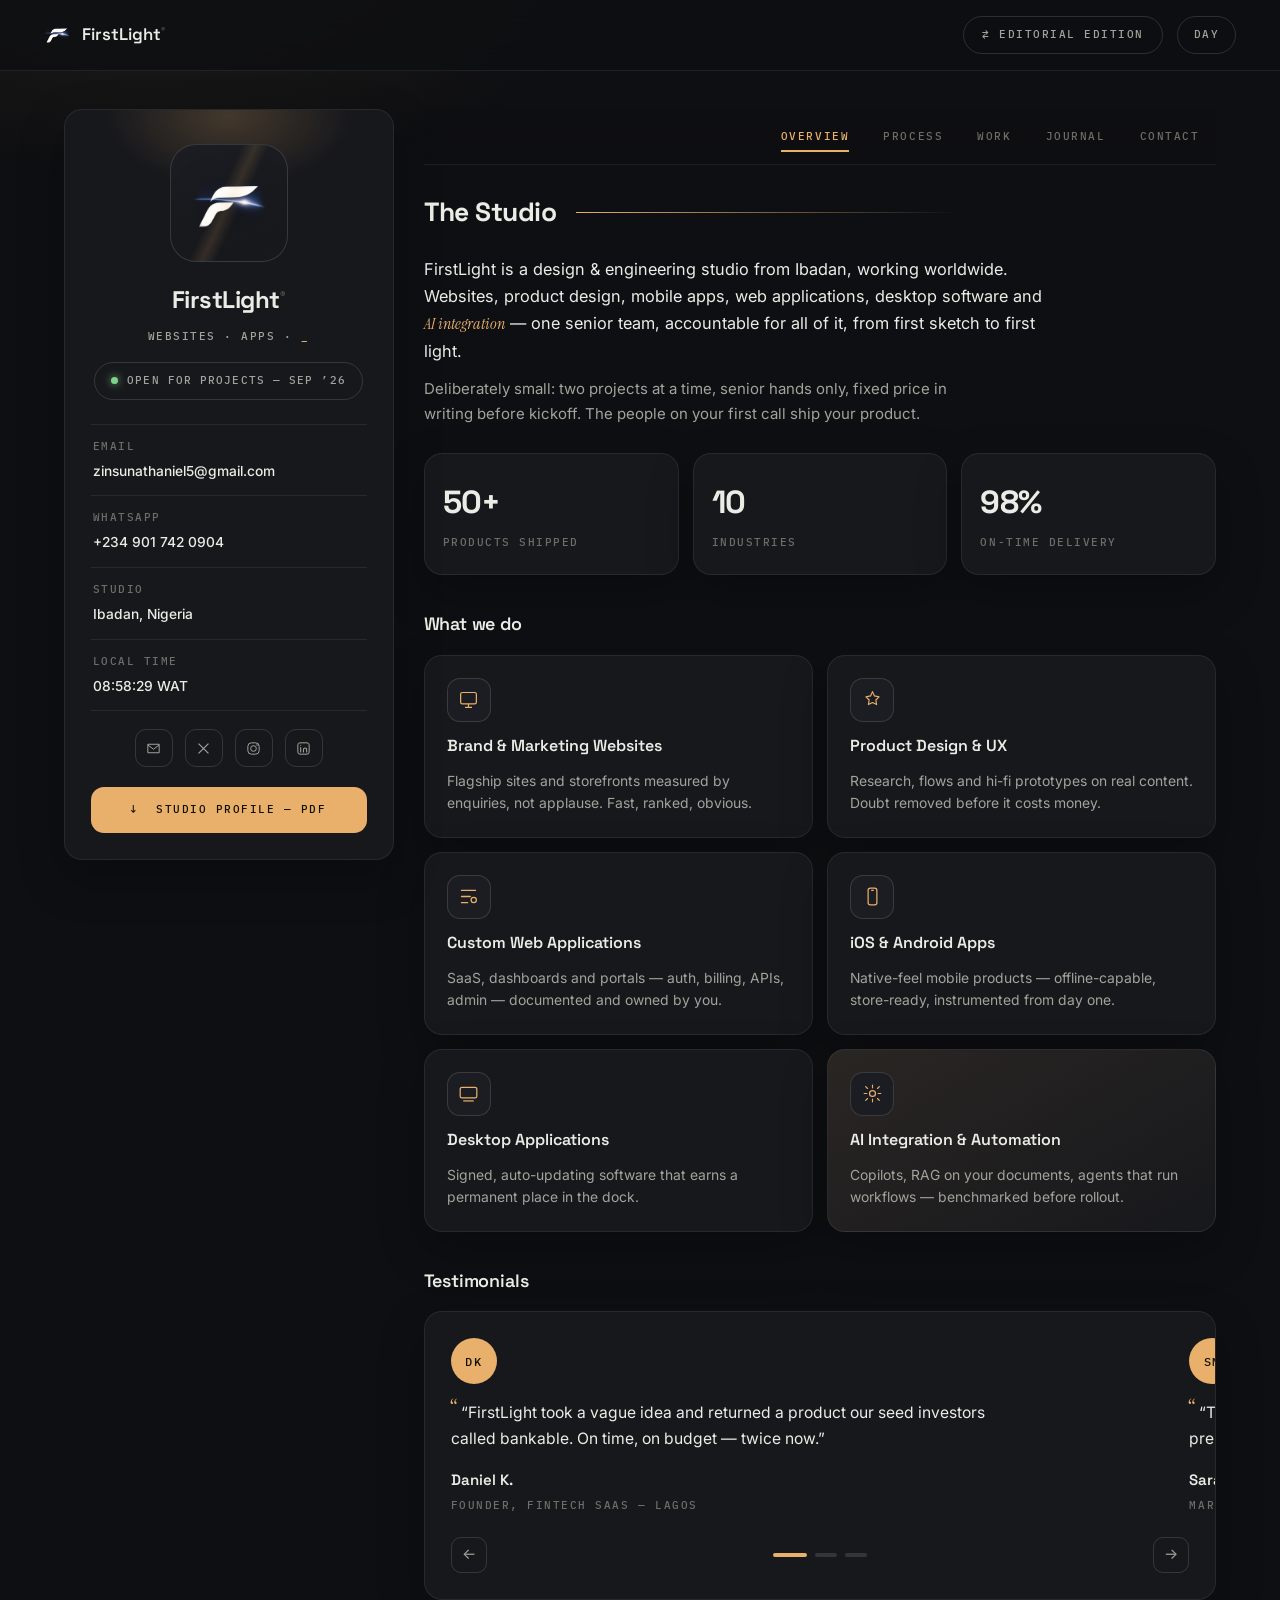
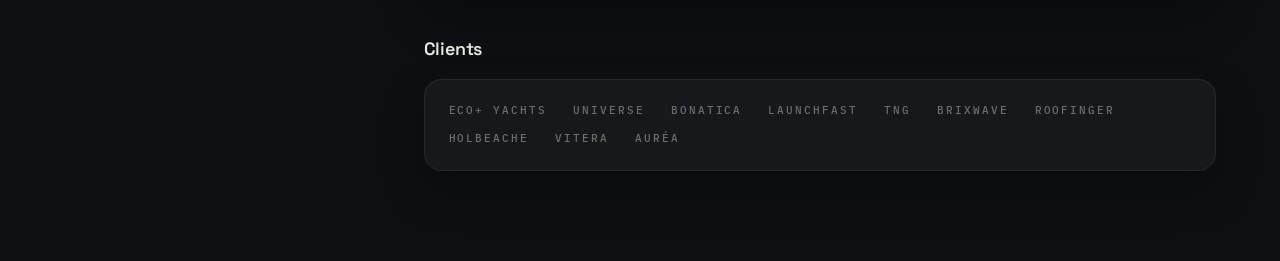
==== commit 10c85fd3: "Fix stats: real 50+ products + counters can never stick at zero - HTML now ships final values; count" ====
--- a/board.html
+++ b/board.html
@@ -79,9 +79,9 @@
         before kickoff. The people on your first call ship your product.</p>
 
       <div class="stats">
-        <div class="stat card"><strong><span class="count" data-count="25">0</span>+</strong><span class="mono">PRODUCTS SHIPPED</span></div>
-        <div class="stat card"><strong><span class="count" data-count="10">0</span></strong><span class="mono">INDUSTRIES</span></div>
-        <div class="stat card"><strong><span class="count" data-count="98">0</span>%</strong><span class="mono">ON-TIME DELIVERY</span></div>
+        <div class="stat card"><strong><span class="count" data-count="50">50</span>+</strong><span class="mono">PRODUCTS SHIPPED</span></div>
+        <div class="stat card"><strong><span class="count" data-count="10">10</span></strong><span class="mono">INDUSTRIES</span></div>
+        <div class="stat card"><strong><span class="count" data-count="98">98</span>%</strong><span class="mono">ON-TIME DELIVERY</span></div>
       </div>
 
       <h3 class="h3">What we do</h3>
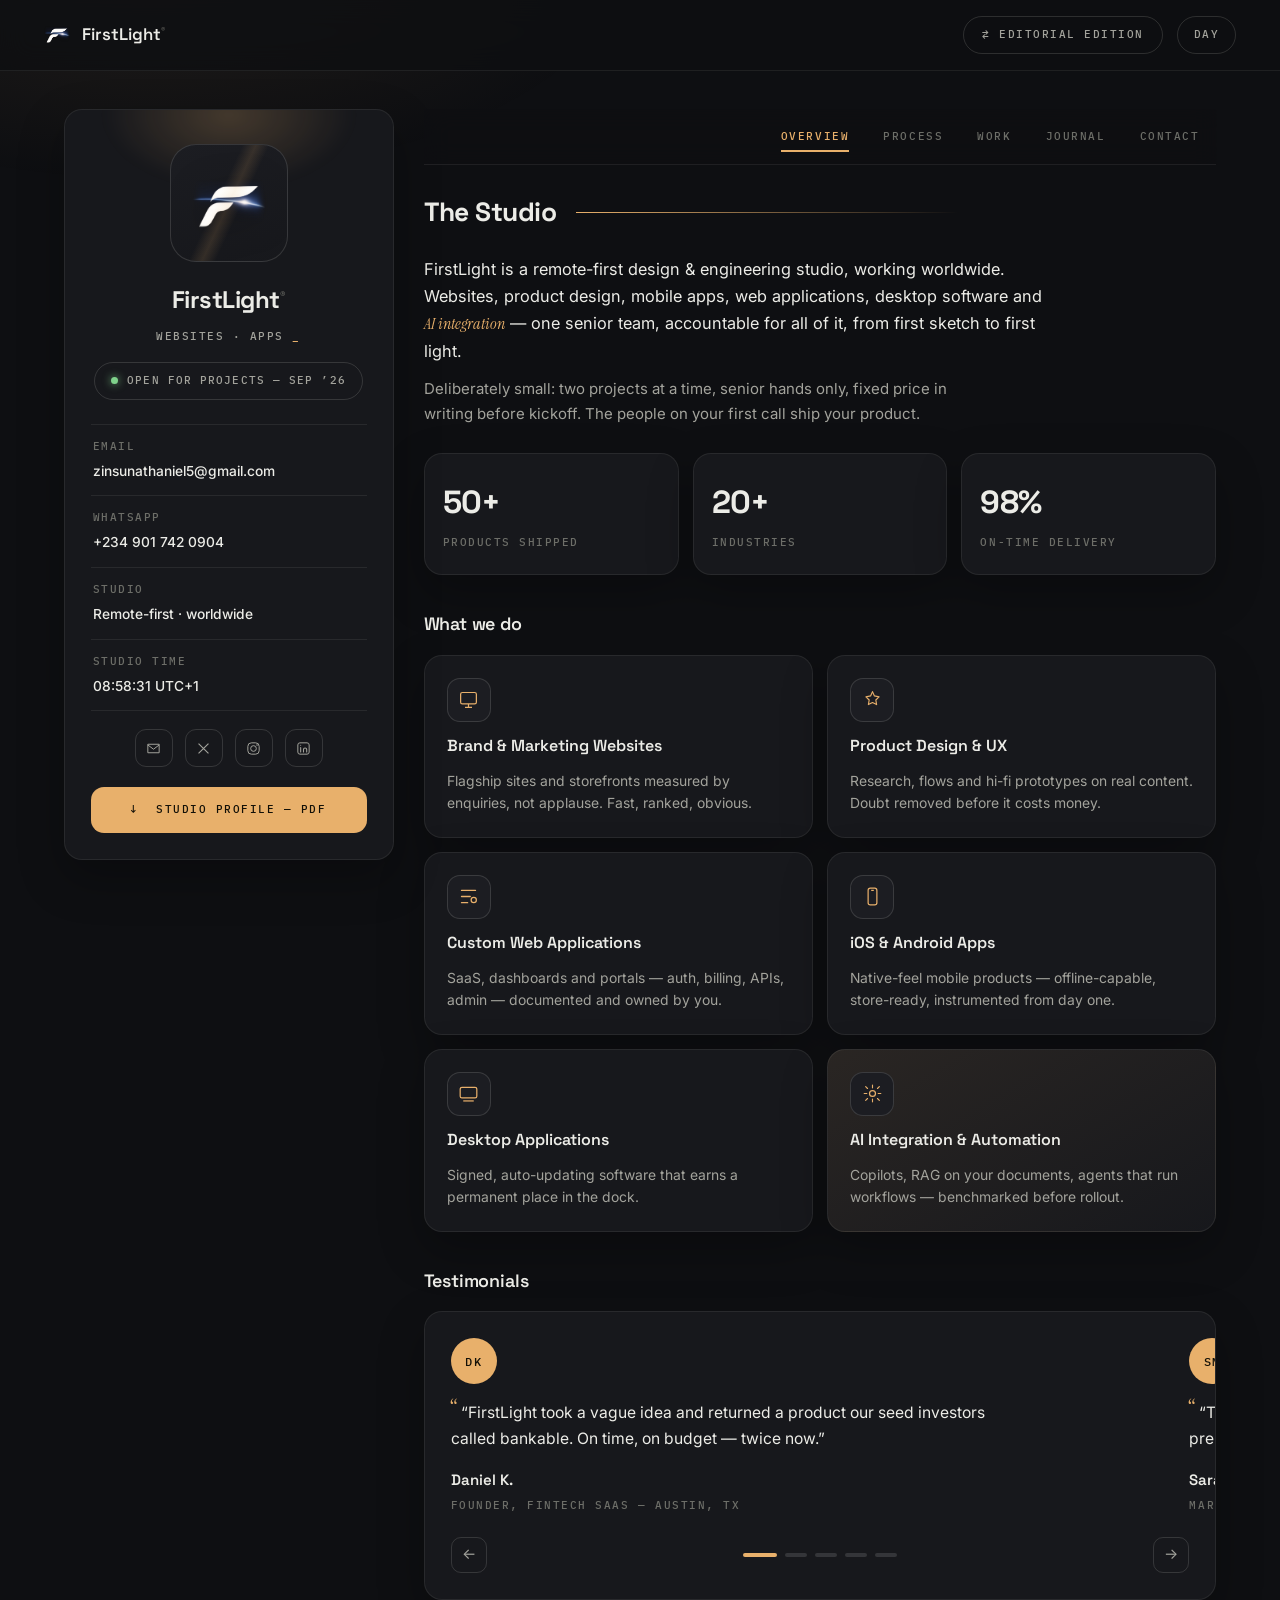
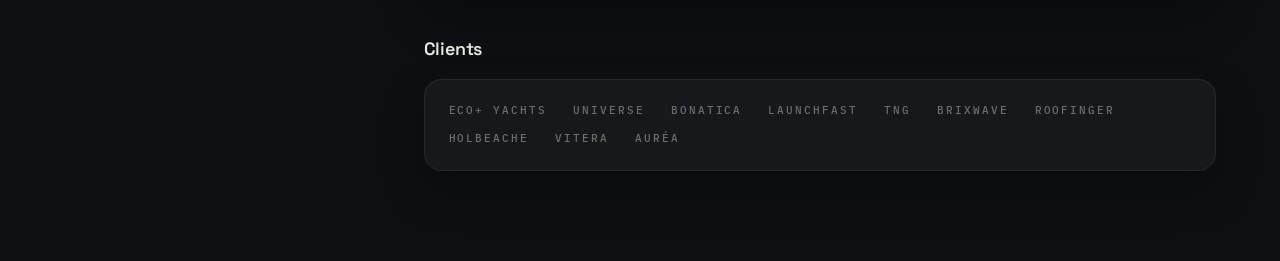
==== commit 3de6e8e8: "v7.1: global positioning — 20+ industries, no location ties, 6 client voices - Every Nigeria/Ibadan/" ====
--- a/board.html
+++ b/board.html
@@ -40,8 +40,8 @@
     <ul class="side-info">
       <li class="mono"><span>EMAIL</span><a href="mailto:zinsunathaniel5@gmail.com">zinsunathaniel5@gmail.com</a></li>
       <li class="mono"><span>WHATSAPP</span><a href="https://wa.me/2349017420904" target="_blank" rel="noopener">+234 901 742 0904</a></li>
-      <li class="mono"><span>STUDIO</span><b>Ibadan, Nigeria</b></li>
-      <li class="mono"><span>LOCAL TIME</span><b id="sideClock">--:--:-- WAT</b></li>
+      <li class="mono"><span>STUDIO</span><b>Remote-first · worldwide</b></li>
+      <li class="mono"><span>STUDIO TIME</span><b id="sideClock">--:--:-- UTC+1</b></li>
     </ul>
 
     <div class="side-socials" aria-label="Social links">
@@ -71,7 +71,7 @@
       <div class="panel-head">
         <h2>The Studio</h2><span class="ph-rule"></span>
       </div>
-      <p class="lead-txt">FirstLight is a design &amp; engineering studio from Ibadan, working worldwide.
+      <p class="lead-txt">FirstLight is a remote-first design &amp; engineering studio, working worldwide.
         Websites, product design, mobile apps, web applications, desktop software and
         <em class="serif">AI integration</em> — one senior team, accountable for all of it,
         from first sketch to first light.</p>
@@ -80,7 +80,7 @@
 
       <div class="stats">
         <div class="stat card"><strong><span class="count" data-count="50">50</span>+</strong><span class="mono">PRODUCTS SHIPPED</span></div>
-        <div class="stat card"><strong><span class="count" data-count="10">10</span></strong><span class="mono">INDUSTRIES</span></div>
+        <div class="stat card"><strong><span class="count" data-count="20">20</span>+</strong><span class="mono">INDUSTRIES</span></div>
         <div class="stat card"><strong><span class="count" data-count="98">98</span>%</strong><span class="mono">ON-TIME DELIVERY</span></div>
       </div>
 
@@ -124,7 +124,7 @@
           <figure class="tst-slide">
             <span class="tst-ava mono">DK</span>
             <blockquote>“FirstLight took a vague idea and returned a product our seed investors called bankable. On time, on budget — twice now.”</blockquote>
-            <figcaption><strong>Daniel K.</strong><span class="mono">FOUNDER, FINTECH SAAS — LAGOS</span></figcaption>
+            <figcaption><strong>Daniel K.</strong><span class="mono">FOUNDER, FINTECH SAAS — AUSTIN, TX</span></figcaption>
           </figure>
           <figure class="tst-slide">
             <span class="tst-ava mono">SM</span>
@@ -134,7 +134,17 @@
           <figure class="tst-slide">
             <span class="tst-ava mono">TA</span>
             <blockquote>“Decisions in hours, not weeks. The first agency we’ve rehired, and the only one we recommend without caveats.”</blockquote>
-            <figcaption><strong>Tobi A.</strong><span class="mono">COO, LOGISTICS PLATFORM — NAIROBI</span></figcaption>
+            <figcaption><strong>Tobi A.</strong><span class="mono">COO, LOGISTICS PLATFORM — AMSTERDAM, NL</span></figcaption>
+          </figure>
+          <figure class="tst-slide">
+            <span class="tst-ava mono">EV</span>
+            <blockquote>“Async across timezones and we never felt it — Friday demos, a staging link that was always live, replies inside the hour.”</blockquote>
+            <figcaption><strong>Elena V.</strong><span class="mono">COO, PROPTECH — BARCELONA</span></figcaption>
+          </figure>
+          <figure class="tst-slide">
+            <span class="tst-ava mono">MR</span>
+            <blockquote>“The AI pilot paid for itself in six weeks — tickets resolved without a human jumped from 4% to 31%. Benchmarked before we scaled.”</blockquote>
+            <figcaption><strong>Maya R.</strong><span class="mono">HEAD OF PRODUCT, HEALTHTECH — TORONTO</span></figcaption>
           </figure>
         </div>
         <div class="tst-nav">
@@ -264,9 +274,13 @@
       <div class="panel-head">
         <h2>Contact</h2><span class="ph-rule"></span>
       </div>
-      <div class="map card">
-        <iframe title="Map — Ibadan, Nigeria" src="https://www.openstreetmap.org/export/embed.html?bbox=3.75%2C7.28%2C4.15%2C7.48&amp;layer=mapnik&amp;marker=7.3775%2C3.947" loading="lazy" referrerpolicy="no-referrer"></iframe>
-        <span class="map-pin mono">STUDIO — IBADAN · 7.3775°N, 3.9470°E</span>
+      <div class="map card geo">
+        <span class="geo-k mono">REMOTE-FIRST — WORKING WORLDWIDE</span>
+        <ul class="geo-rows mono">
+          <li><span>UNITED STATES &amp; CANADA</span><b>4H+ LIVE OVERLAP DAILY</b></li>
+          <li><span>UK &amp; EUROPE</span><b>FULL WORKING-DAY OVERLAP</b></li>
+          <li><span>EVERYWHERE ELSE</span><b>ASYNC + LOOM DEMOS · REPLIES &lt; 24H</b></li>
+        </ul>
       </div>
       <div class="ct-grid">
         <div class="ct-rows">
--- a/board.css
+++ b/board.css
@@ -308,6 +308,15 @@
 /* ================= CONTACT ================= */
 .map{overflow:hidden;position:relative;margin-bottom:18px}
 .map iframe{width:100%;height:280px;border:0;display:block;filter:saturate(.82) contrast(1.03)}
+/* worldwide coverage card (replaces embedded map) */
+.geo{display:flex;flex-direction:column;justify-content:center;padding:clamp(20px,2.2vw,30px);min-height:280px}
+.geo-k{align-self:flex-start;color:var(--amber);border:1px solid var(--line2);padding:8px 13px;font-size:.62rem;letter-spacing:.16em;margin-bottom:22px}
+.geo-rows{list-style:none}
+.geo-rows li{display:flex;justify-content:space-between;align-items:baseline;gap:18px;padding:15px 0;border-bottom:1px solid var(--line2);font-size:.7rem;letter-spacing:.08em}
+.geo-rows li:last-child{border-bottom:0}
+.geo-rows span{color:var(--dim);flex-shrink:0}
+.geo-rows b{color:var(--fg);font-weight:500;text-align:right}
+@media(max-width:560px){.geo-rows li{flex-direction:column;gap:4px}.geo-rows b{text-align:left}}
 [data-theme="night"] .map iframe{filter:invert(.9) hue-rotate(180deg) saturate(.7) brightness(.9)}
 .map-pin{
   position:absolute;left:14px;bottom:14px;background:var(--card);border:1px solid var(--line2);
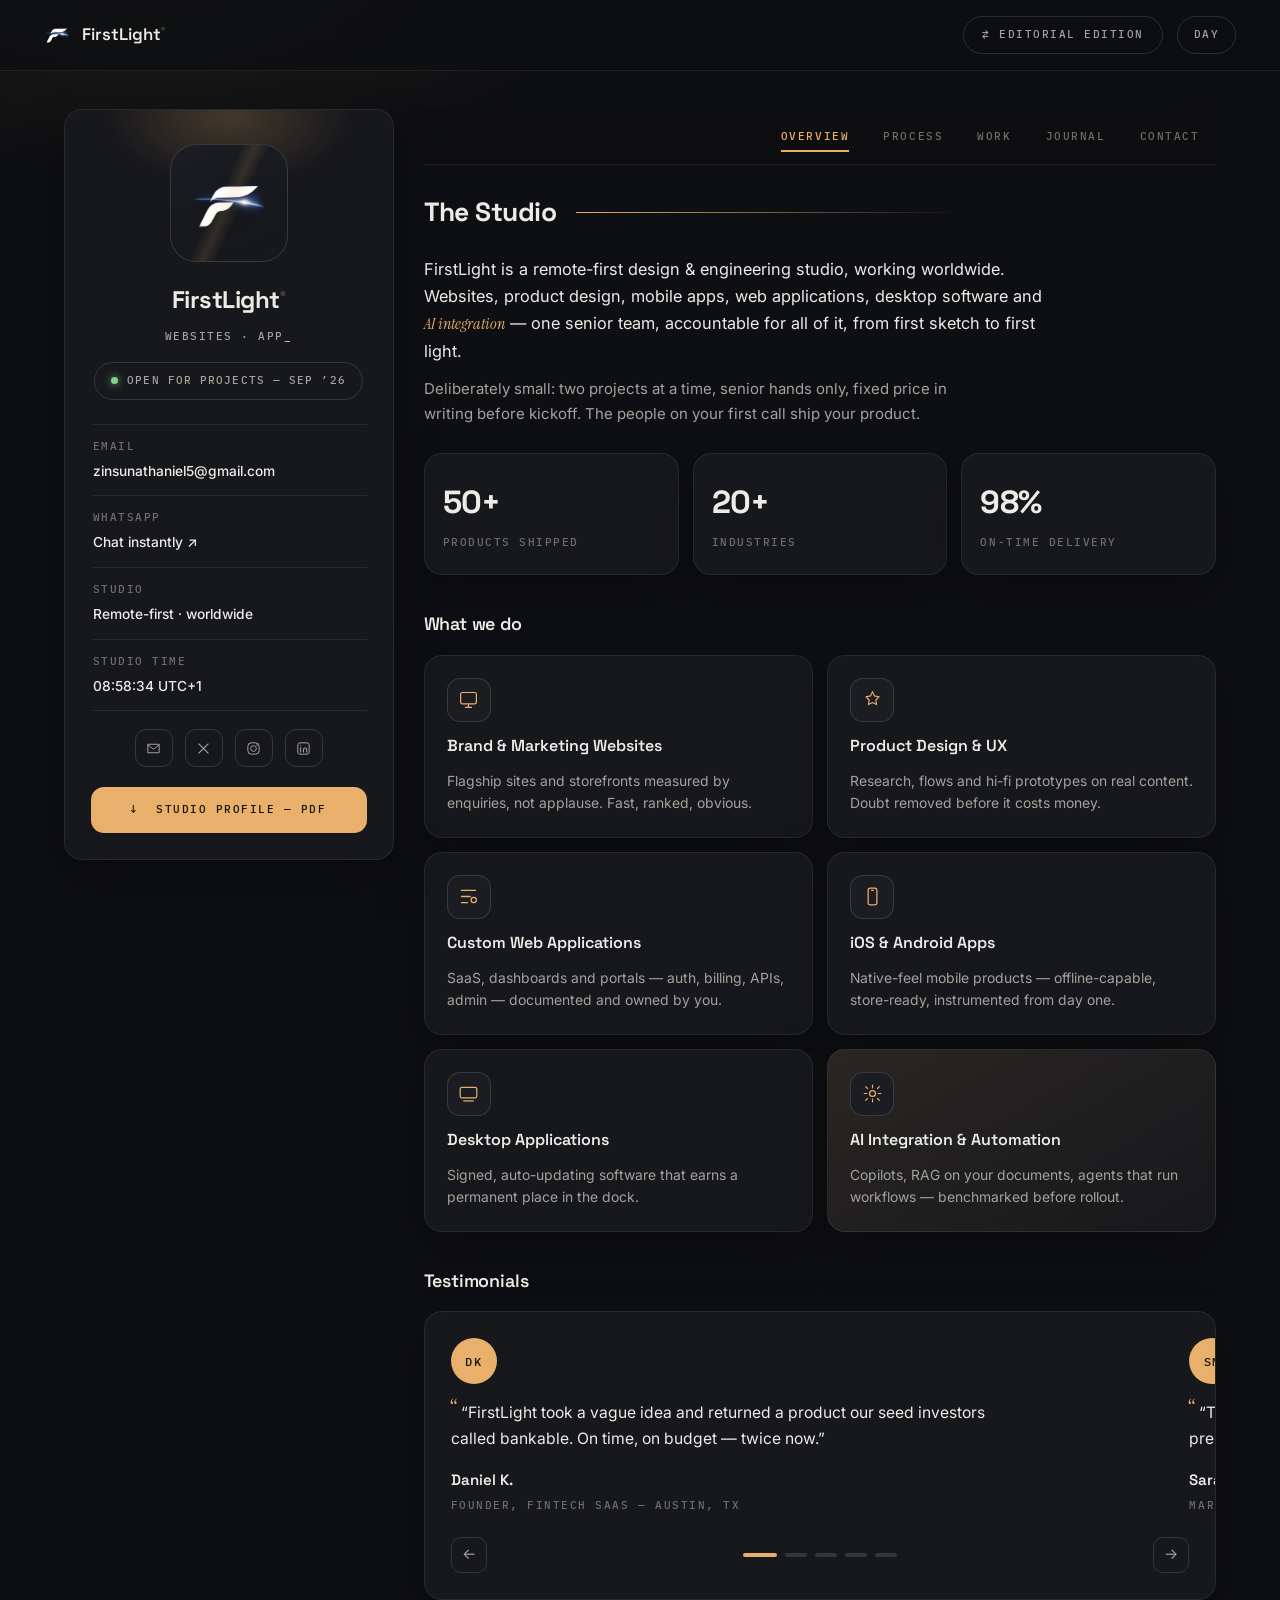
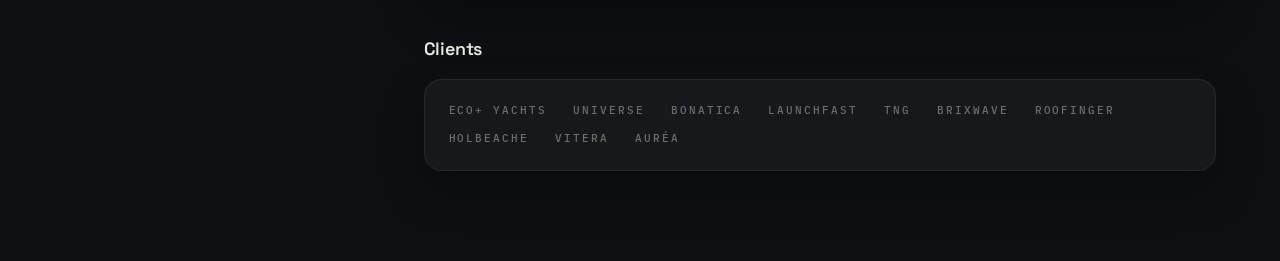
==== commit 5e46f896: "v7.2: in-browser form submission + WhatsApp link-only - api/brief.js: Vercel serverless relay → Form" ====
--- a/board.html
+++ b/board.html
@@ -39,7 +39,7 @@
 
     <ul class="side-info">
       <li class="mono"><span>EMAIL</span><a href="mailto:zinsunathaniel5@gmail.com">zinsunathaniel5@gmail.com</a></li>
-      <li class="mono"><span>WHATSAPP</span><a href="https://wa.me/2349017420904" target="_blank" rel="noopener">+234 901 742 0904</a></li>
+      <li class="mono"><span>WHATSAPP</span><a href="https://wa.me/2349017420904" target="_blank" rel="noopener">Chat instantly ↗</a></li>
       <li class="mono"><span>STUDIO</span><b>Remote-first · worldwide</b></li>
       <li class="mono"><span>STUDIO TIME</span><b id="sideClock">--:--:-- UTC+1</b></li>
     </ul>
@@ -285,11 +285,12 @@
       <div class="ct-grid">
         <div class="ct-rows">
           <a class="ct-row mono" href="mailto:zinsunathaniel5@gmail.com"><span>EMAIL</span><b>zinsunathaniel5@gmail.com</b></a>
-          <a class="ct-row mono" href="https://wa.me/2349017420904" target="_blank" rel="noopener"><span>WHATSAPP</span><b>+234 901 742 0904</b></a>
+          <a class="ct-row mono" href="https://wa.me/2349017420904" target="_blank" rel="noopener"><span>WHATSAPP</span><b>CHAT INSTANTLY ↗</b></a>
           <div class="ct-row mono"><span>RESPONSE</span><b>&lt; 24 HOURS, A SENIOR</b></div>
           <div class="ct-row mono"><span>STATUS</span><b><i class="dot"></i>BOOKING SEPTEMBER 2026</b></div>
         </div>
         <form class="brief" id="boardBrief" novalidate>
+          <input type="text" id="b-honey" name="_honey" tabindex="-1" autocomplete="off" aria-hidden="true" style="position:absolute;left:-9999px;top:-9999px;opacity:0;height:0;width:0">
           <div class="bf">
             <input id="b-name" type="text" placeholder="Full name" required>
           </div>
@@ -300,7 +301,7 @@
             <textarea id="b-msg" rows="4" placeholder="What are you building?" required></textarea>
           </div>
           <button type="submit" class="send mono">SEND THE BRIEF&nbsp;&nbsp;↗</button>
-          <p class="send-note mono" id="boardNote">OPENS YOUR MAIL APP, PRE-FILLED. NOTHING IS STORED.</p>
+          <p class="send-note mono" id="boardNote">SENT IN-BROWSER — STRAIGHT TO THE STUDIO INBOX. REPLIES WITHIN 24H.</p>
         </form>
       </div>
     </section>
